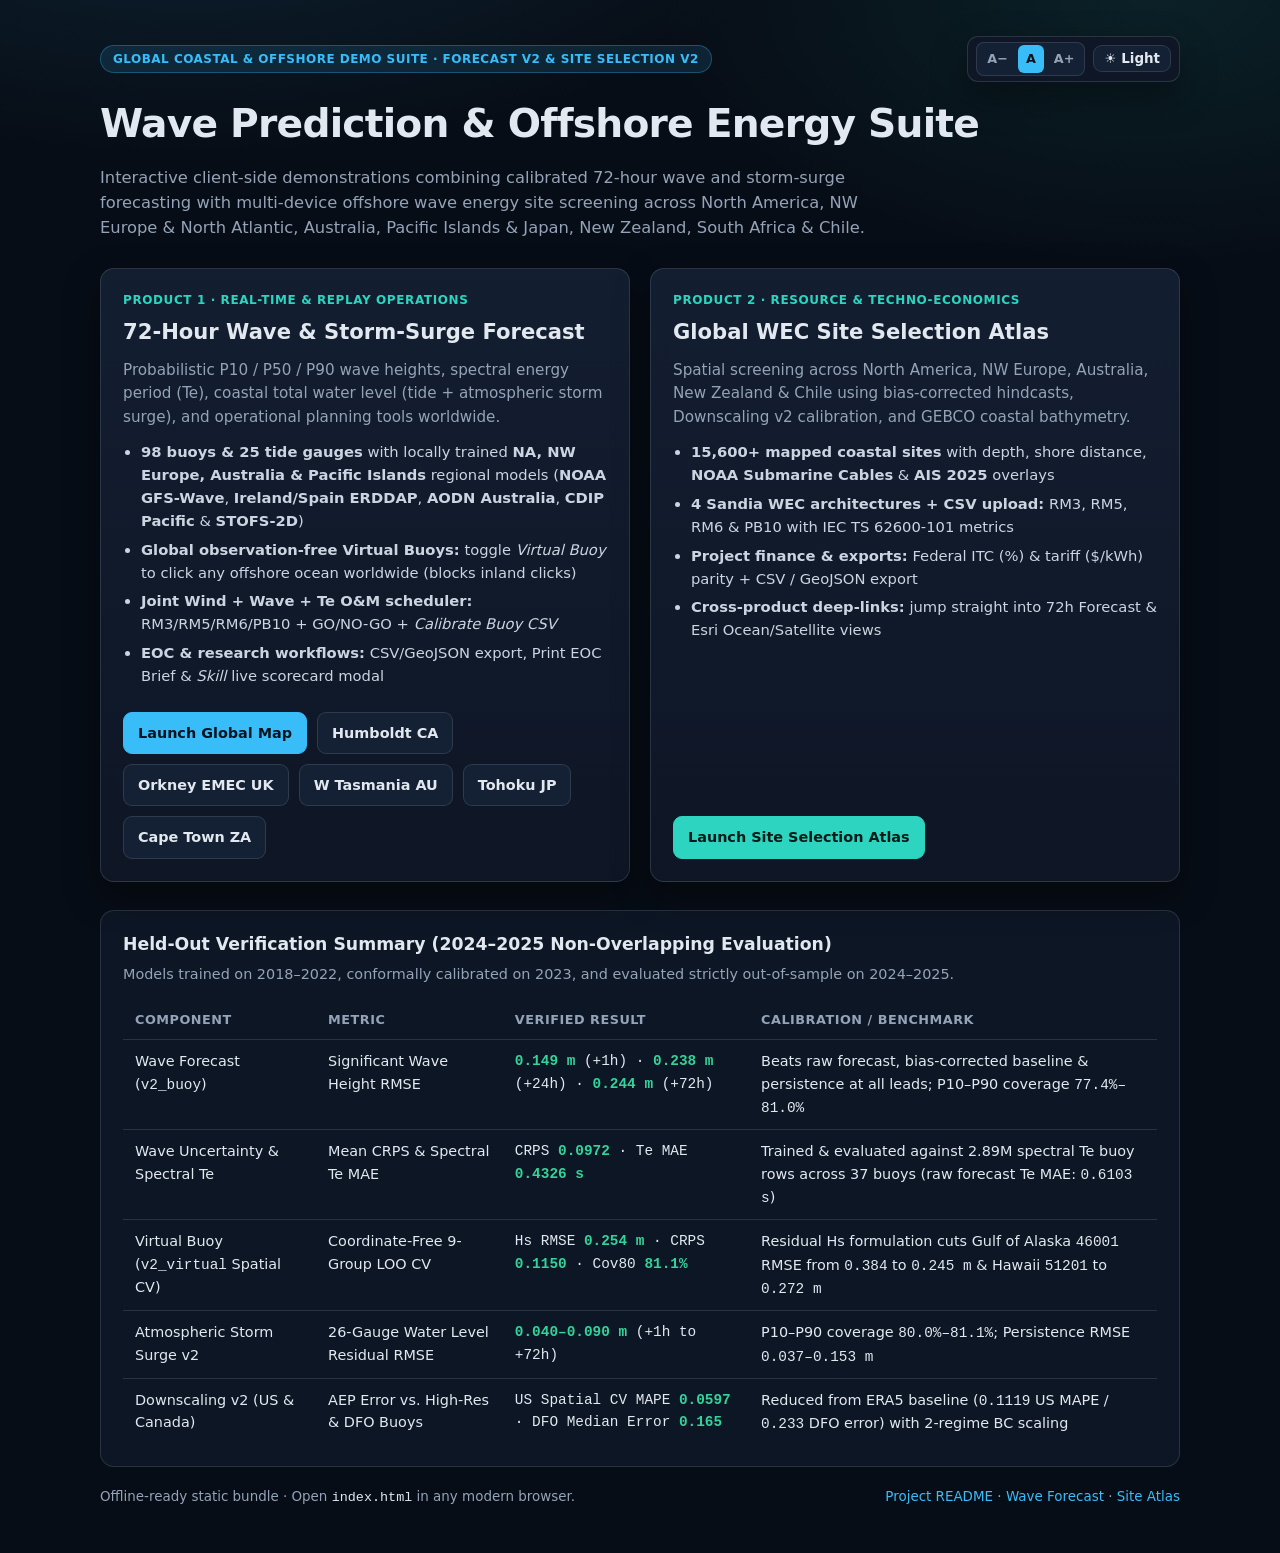
==== index.html @ eed8073a "Global wave data expansion: 51 multi-agency buoys (EU/AU/PAC), 98 live buoys, 8-region Site Atlas" ====
<!DOCTYPE html>
<html lang="en">
<head>
  <meta charset="UTF-8">
  <meta name="viewport" content="width=device-width, initial-scale=1.0">
  <title>Wave Prediction &amp; Offshore Energy Suite — North America</title>
  <style>
    :root {
      --bg: #070d16;
      --surface: #0f1726;
      --surface-2: #142033;
      --border: rgba(148, 163, 184, 0.2);
      --ink: #e2e8f0;
      --muted: #94a3b8;
      --accent: #38bdf8;
      --teal: #2dd4bf;
      --good: #34d399;
      --amber: #facc15;
      --card-bg: linear-gradient(180deg, rgba(20, 32, 51, 0.92), rgba(15, 23, 38, 0.96));
      --card-shadow: 0 14px 36px rgba(0, 0, 0, 0.35);
      --panel-bg: rgba(15, 23, 38, 0.92);
      --list-ink: #cbd5e1;
      --pri-ink: #06131f;
      --teal-ink: #061b18;
    }
    :root[data-theme="light"] {
      --bg: #f4f7fa;
      --surface: #ffffff;
      --surface-2: #edf2f7;
      --border: rgba(15, 23, 42, 0.14);
      --ink: #0f172a;
      --muted: #475569;
      --accent: #0284c7;
      --teal: #0d9488;
      --good: #059669;
      --card-bg: linear-gradient(180deg, #ffffff, #f8fafc);
      --card-shadow: 0 10px 28px rgba(15, 23, 42, 0.08);
      --panel-bg: #ffffff;
      --list-ink: #334155;
      --pri-ink: #ffffff;
      --teal-ink: #ffffff;
    }
    * { box-sizing: border-box; }
    html { font-size: 16px; }
    html[data-font="sm"] { font-size: 14px; }
    html[data-font="lg"] { font-size: 18px; }
    body {
      margin: 0;
      min-height: 100vh;
      font-family: system-ui, -apple-system, "Segoe UI", Roboto, sans-serif;
      background:
        radial-gradient(1100px 520px at 15% -10%, rgba(56, 189, 248, 0.14), transparent 60%),
        radial-gradient(900px 480px at 90% 0%, rgba(45, 212, 191, 0.10), transparent 55%),
        var(--bg);
      color: var(--ink);
      line-height: 1.55;
      padding: 36px 20px 56px;
    }
    .wrap { max-width: 1080px; margin: 0 auto; }
    .hero { margin-bottom: 28px; }
    .hero-top {
      display: flex;
      justify-content: space-between;
      align-items: center;
      gap: 12px;
      flex-wrap: wrap;
      margin-bottom: 12px;
    }
    .pref-bar {
      display: inline-flex;
      align-items: center;
      gap: 8px;
      padding: 5px 8px;
      border-radius: 11px;
      border: 1px solid var(--border);
      background: var(--surface);
      box-shadow: var(--card-shadow);
    }
    .font-grp {
      display: inline-flex;
      background: var(--surface-2);
      border: 1px solid var(--border);
      border-radius: 8px;
      padding: 2px;
      gap: 2px;
    }
    .fbtn {
      border: 0;
      background: none;
      color: var(--muted);
      padding: 4px 8px;
      border-radius: 6px;
      font: inherit;
      font-size: 0.8rem;
      font-weight: 700;
      cursor: pointer;
    }
    .fbtn:hover { color: var(--ink); }
    .fbtn.active { background: var(--accent); color: var(--pri-ink); }
    .badge {
      display: inline-block;
      font-size: 0.75rem;
      font-weight: 600;
      letter-spacing: 0.04em;
      text-transform: uppercase;
      color: var(--accent);
      background: rgba(56, 189, 248, 0.12);
      border: 1px solid rgba(56, 189, 248, 0.3);
      border-radius: 999px;
      padding: 4px 12px;
    }
    h1 {
      margin: 0 0 10px;
      font-size: clamp(1.7rem, 3.2vw, 2.45rem);
      font-weight: 700;
      letter-spacing: -0.02em;
    }
    .lead {
      margin: 0;
      max-width: 780px;
      color: var(--muted);
      font-size: 1.02rem;
    }
    .grid {
      display: grid;
      grid-template-columns: repeat(auto-fit, minmax(320px, 1fr));
      gap: 20px;
      margin: 26px 0 28px;
    }
    .card {
      background: var(--card-bg);
      border: 1px solid var(--border);
      border-radius: 14px;
      padding: 22px;
      display: flex;
      flex-direction: column;
      justify-content: space-between;
      box-shadow: var(--card-shadow);
    }
    .card-kicker {
      font-size: 12px;
      font-weight: 600;
      text-transform: uppercase;
      letter-spacing: 0.05em;
      color: var(--teal);
      margin-bottom: 6px;
    }
    .card h2 {
      margin: 0 0 10px;
      font-size: 1.32rem;
    }
    .card p {
      margin: 0 0 12px;
      color: var(--muted);
      font-size: 0.95rem;
    }
    .card ul {
      margin: 0 0 18px;
      padding-left: 18px;
      color: var(--list-ink);
      font-size: 0.92rem;
    }
    .card li + li { margin-top: 6px; }
    .actions {
      display: flex;
      flex-wrap: wrap;
      gap: 10px;
      margin-top: 6px;
    }
    .btn {
      display: inline-flex;
      align-items: center;
      gap: 6px;
      text-decoration: none;
      font-size: 0.9rem;
      font-weight: 600;
      padding: 9px 14px;
      border-radius: 9px;
      border: 1px solid var(--border);
      color: var(--ink);
      background: var(--surface-2);
      transition: border-color 0.15s ease, transform 0.15s ease;
    }
    .btn:hover { border-color: var(--accent); transform: translateY(-1px); }
    .btn.primary {
      background: var(--accent);
      color: var(--pri-ink);
      border-color: var(--accent);
    }
    .btn.teal {
      background: var(--teal);
      color: var(--teal-ink);
      border-color: var(--teal);
    }
    button.btn { cursor: pointer; font-family: inherit; }
    .panel {
      background: var(--panel-bg);
      border: 1px solid var(--border);
      border-radius: 14px;
      padding: 20px 22px;
    }
    .panel h3 {
      margin: 0 0 6px;
      font-size: 1.08rem;
    }
    .panel .sub {
      margin: 0 0 14px;
      color: var(--muted);
      font-size: 0.9rem;
    }
    .table-wrap { overflow-x: auto; }
    table {
      width: 100%;
      border-collapse: collapse;
      font-size: 0.9rem;
    }
    th, td {
      text-align: left;
      padding: 10px 12px;
      border-bottom: 1px solid var(--border);
      vertical-align: top;
    }
    th {
      color: var(--muted);
      font-size: 0.8rem;
      text-transform: uppercase;
      letter-spacing: 0.04em;
    }
    tr:last-child td { border-bottom: none; }
    .mono {
      font-family: ui-monospace, "SFMono-Regular", Menlo, Consolas, monospace;
      color: var(--ink);
    }
    .ok { color: var(--good); font-weight: 600; }
    footer {
      margin-top: 20px;
      color: var(--muted);
      font-size: 0.84rem;
      display: flex;
      flex-wrap: wrap;
      justify-content: space-between;
      gap: 10px;
    }
    footer a { color: var(--accent); text-decoration: none; }
    footer a:hover { text-decoration: underline; }
  </style>
</head>
<body>
  <main class="wrap">
    <header class="hero">
      <div class="hero-top">
        <div class="badge">Global Coastal &amp; Offshore Demo Suite · Forecast v2 &amp; Site Selection v2</div>
        <div class="pref-bar" id="prefBar" aria-label="Display preferences">
          <div class="font-grp" role="group" aria-label="Font size">
            <button class="fbtn" type="button" data-font="sm" title="Compact text">A−</button>
            <button class="fbtn active" type="button" data-font="md" title="Default text">A</button>
            <button class="fbtn" type="button" data-font="lg" title="Large text">A+</button>
          </div>
          <button class="btn" id="themeBtn" type="button" style="padding:5px 10px;font-size:0.84rem" title="Toggle light / dark mode">☀ Light</button>
        </div>
      </div>
      <h1>Wave Prediction &amp; Offshore Energy Suite</h1>
      <p class="lead">
        Interactive client-side demonstrations combining calibrated 72-hour wave and storm-surge forecasting
        with multi-device offshore wave energy site screening across North America, NW Europe &amp; North Atlantic, Australia, Pacific Islands &amp; Japan, New Zealand, South Africa &amp; Chile.
      </p>
    </header>

    <section class="grid">
      <article class="card">
        <div>
          <div class="card-kicker">Product 1 · Real-Time &amp; Replay Operations</div>
          <h2>72-Hour Wave &amp; Storm-Surge Forecast</h2>
          <p>
            Probabilistic P10 / P50 / P90 wave heights, spectral energy period (Te), coastal total water level
            (tide + atmospheric storm surge), and operational planning tools worldwide.
          </p>
          <ul>
            <li><strong>98 buoys &amp; 25 tide gauges</strong> with locally trained <strong>NA, NW Europe, Australia &amp; Pacific Islands</strong> regional models (<strong>NOAA GFS-Wave</strong>, <strong>Ireland/Spain ERDDAP</strong>, <strong>AODN Australia</strong>, <strong>CDIP Pacific</strong> &amp; <strong>STOFS-2D</strong>)</li>
            <li><strong>Global observation-free Virtual Buoys:</strong> toggle <em>Virtual Buoy</em> to click any offshore ocean worldwide (blocks inland clicks)</li>
            <li><strong>Joint Wind + Wave + Te O&amp;M scheduler:</strong> RM3/RM5/RM6/PB10 + GO/NO-GO + <em>Calibrate Buoy CSV</em></li>
            <li><strong>EOC &amp; research workflows:</strong> CSV/GeoJSON export, Print EOC Brief &amp; <em>Skill</em> live scorecard modal</li>
          </ul>
        </div>
        <div class="actions">
          <a class="btn primary" href="ocean-wave-demo/index.html">Launch Global Map</a>
          <a class="btn" href="ocean-wave-demo/index.html#40.84,-124.27">Humboldt CA</a>
          <a class="btn" href="ocean-wave-demo/index.html#58.97,-3.40">Orkney EMEC UK</a>
          <a class="btn" href="ocean-wave-demo/index.html#-41.50,144.45">W Tasmania AU</a>
          <a class="btn" href="ocean-wave-demo/index.html#39.25,142.20">Tohoku JP</a>
          <a class="btn" href="ocean-wave-demo/index.html#-34.38,18.25">Cape Town ZA</a>
        </div>
      </article>

      <article class="card">
        <div>
          <div class="card-kicker">Product 2 · Resource &amp; Techno-Economics</div>
          <h2>Global WEC Site Selection Atlas</h2>
          <p>
            Spatial screening across North America, NW Europe, Australia, New Zealand &amp; Chile using bias-corrected hindcasts,
            Downscaling v2 calibration, and GEBCO coastal bathymetry.
          </p>
          <ul>
            <li><strong>15,600+ mapped coastal sites</strong> with depth, shore distance, <strong>NOAA Submarine Cables</strong> &amp; <strong>AIS 2025</strong> overlays</li>
            <li><strong>4 Sandia WEC architectures + CSV upload:</strong> RM3, RM5, RM6 &amp; PB10 with IEC TS 62600-101 metrics</li>
            <li><strong>Project finance &amp; exports:</strong> Federal ITC (%) &amp; tariff ($/kWh) parity + CSV / GeoJSON export</li>
            <li><strong>Cross-product deep-links:</strong> jump straight into 72h Forecast &amp; Esri Ocean/Satellite views</li>
          </ul>
        </div>
        <div class="actions">
          <a class="btn teal" href="site-selection/site_atlas.html">Launch Site Selection Atlas</a>
        </div>
      </article>
    </section>

    <section class="panel">
      <h3>Held-Out Verification Summary (2024–2025 Non-Overlapping Evaluation)</h3>
      <p class="sub">Models trained on 2018–2022, conformally calibrated on 2023, and evaluated strictly out-of-sample on 2024–2025.</p>
      <div class="table-wrap">
        <table>
          <thead>
            <tr>
              <th>Component</th>
              <th>Metric</th>
              <th>Verified Result</th>
              <th>Calibration / Benchmark</th>
            </tr>
          </thead>
          <tbody>
            <tr>
              <td>Wave Forecast (<span class="mono">v2_buoy</span>)</td>
              <td>Significant Wave Height RMSE</td>
              <td class="mono"><span class="ok">0.149 m</span> (+1h) · <span class="ok">0.238 m</span> (+24h) · <span class="ok">0.244 m</span> (+72h)</td>
              <td>Beats raw forecast, bias-corrected baseline &amp; persistence at all leads; P10–P90 coverage <span class="mono">77.4%–81.0%</span></td>
            </tr>
            <tr>
              <td>Wave Uncertainty &amp; Spectral Te</td>
              <td>Mean CRPS &amp; Spectral Te MAE</td>
              <td class="mono">CRPS <span class="ok">0.0972</span> · Te MAE <span class="ok">0.4326 s</span></td>
              <td>Trained &amp; evaluated against 2.89M spectral Te buoy rows across 37 buoys (raw forecast Te MAE: <span class="mono">0.6103 s</span>)</td>
            </tr>
            <tr>
              <td>Virtual Buoy (<span class="mono">v2_virtual</span> Spatial CV)</td>
              <td>Coordinate-Free 9-Group LOO CV</td>
              <td class="mono">Hs RMSE <span class="ok">0.254 m</span> · CRPS <span class="ok">0.1150</span> · Cov80 <span class="ok">81.1%</span></td>
              <td>Residual Hs formulation cuts Gulf of Alaska <span class="mono">46001</span> RMSE from <span class="mono">0.384</span> to <span class="mono">0.245 m</span> &amp; Hawaii <span class="mono">51201</span> to <span class="mono">0.272 m</span></td>
            </tr>
            <tr>
              <td>Atmospheric Storm Surge v2</td>
              <td>26-Gauge Water Level Residual RMSE</td>
              <td class="mono"><span class="ok">0.040–0.090 m</span> (+1h to +72h)</td>
              <td>P10–P90 coverage <span class="mono">80.0%–81.1%</span>; Persistence RMSE <span class="mono">0.037–0.153 m</span></td>
            </tr>
            <tr>
              <td>Downscaling v2 (US &amp; Canada)</td>
              <td>AEP Error vs. High-Res &amp; DFO Buoys</td>
              <td class="mono">US Spatial CV MAPE <span class="ok">0.0597</span> · DFO Median Error <span class="ok">0.165</span></td>
              <td>Reduced from ERA5 baseline (<span class="mono">0.1119</span> US MAPE / <span class="mono">0.233</span> DFO error) with 2-regime BC scaling</td>
            </tr>
          </tbody>
        </table>
      </div>
    </section>

    <footer>
      <span>Offline-ready static bundle · Open <span class="mono">index.html</span> in any modern browser.</span>
      <span><a href="README.md">Project README</a> · <a href="ocean-wave-demo/index.html">Wave Forecast</a> · <a href="site-selection/site_atlas.html">Site Atlas</a></span>
    </footer>
  </main>
  <script>
    (function () {
      const btn = document.getElementById('themeBtn');
      function apply(t) {
        document.documentElement.dataset.theme = t;
        try { localStorage.setItem('wave_theme', t); } catch (_) {}
        if (btn) btn.textContent = t === 'light' ? '☾ Dark' : '☀ Light';
      }
      function applyFont(sz) {
        const v = (sz === 'sm' || sz === 'lg') ? sz : 'md';
        document.documentElement.dataset.font = v;
        try { localStorage.setItem('wave_font', v); } catch (_) {}
        document.querySelectorAll('.fbtn[data-font]').forEach(b => b.classList.toggle('active', b.dataset.font === v));
      }
      let saved = 'dark', savedFont = 'md';
      try {
        if (localStorage.getItem('wave_theme') === 'light') saved = 'light';
        savedFont = localStorage.getItem('wave_font') || 'md';
      } catch (_) {}
      apply(saved);
      applyFont(savedFont);
      if (btn) btn.onclick = () => apply(document.documentElement.dataset.theme === 'light' ? 'dark' : 'light');
      document.querySelectorAll('.fbtn[data-font]').forEach(b => { b.onclick = () => applyFont(b.dataset.font); });
    })();
  </script>
</body>
</html>
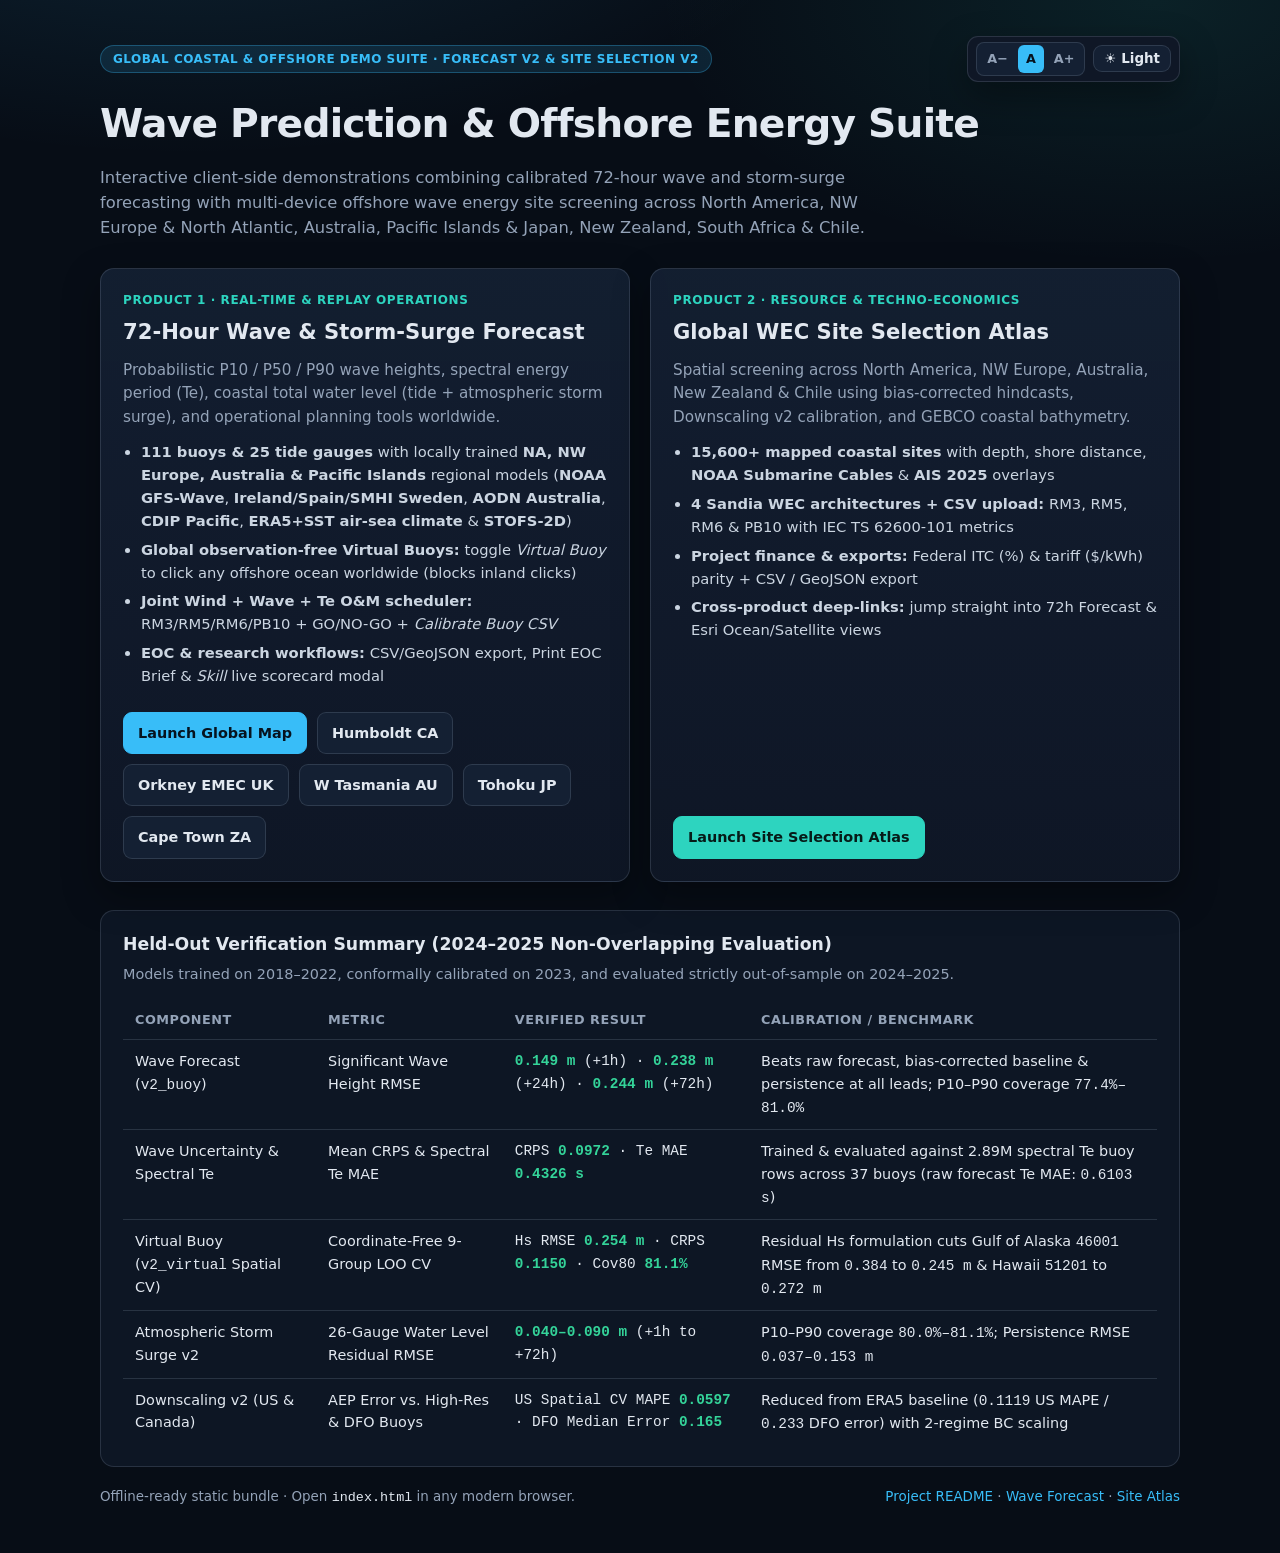
==== commit 9a35a52c: "Expand regional wave suite: 67 training buoys, SMHI Sweden, Donostia, extra AU AODN, CDIP 233 & ERA5" ====
--- a/index.html
+++ b/index.html
@@ -276,7 +276,7 @@
             (tide + atmospheric storm surge), and operational planning tools worldwide.
           </p>
           <ul>
-            <li><strong>98 buoys &amp; 25 tide gauges</strong> with locally trained <strong>NA, NW Europe, Australia &amp; Pacific Islands</strong> regional models (<strong>NOAA GFS-Wave</strong>, <strong>Ireland/Spain ERDDAP</strong>, <strong>AODN Australia</strong>, <strong>CDIP Pacific</strong> &amp; <strong>STOFS-2D</strong>)</li>
+            <li><strong>111 buoys &amp; 25 tide gauges</strong> with locally trained <strong>NA, NW Europe, Australia &amp; Pacific Islands</strong> regional models (<strong>NOAA GFS-Wave</strong>, <strong>Ireland/Spain/SMHI Sweden</strong>, <strong>AODN Australia</strong>, <strong>CDIP Pacific</strong>, <strong>ERA5+SST air-sea climate</strong> &amp; <strong>STOFS-2D</strong>)</li>
             <li><strong>Global observation-free Virtual Buoys:</strong> toggle <em>Virtual Buoy</em> to click any offshore ocean worldwide (blocks inland clicks)</li>
             <li><strong>Joint Wind + Wave + Te O&amp;M scheduler:</strong> RM3/RM5/RM6/PB10 + GO/NO-GO + <em>Calibrate Buoy CSV</em></li>
             <li><strong>EOC &amp; research workflows:</strong> CSV/GeoJSON export, Print EOC Brief &amp; <em>Skill</em> live scorecard modal</li>
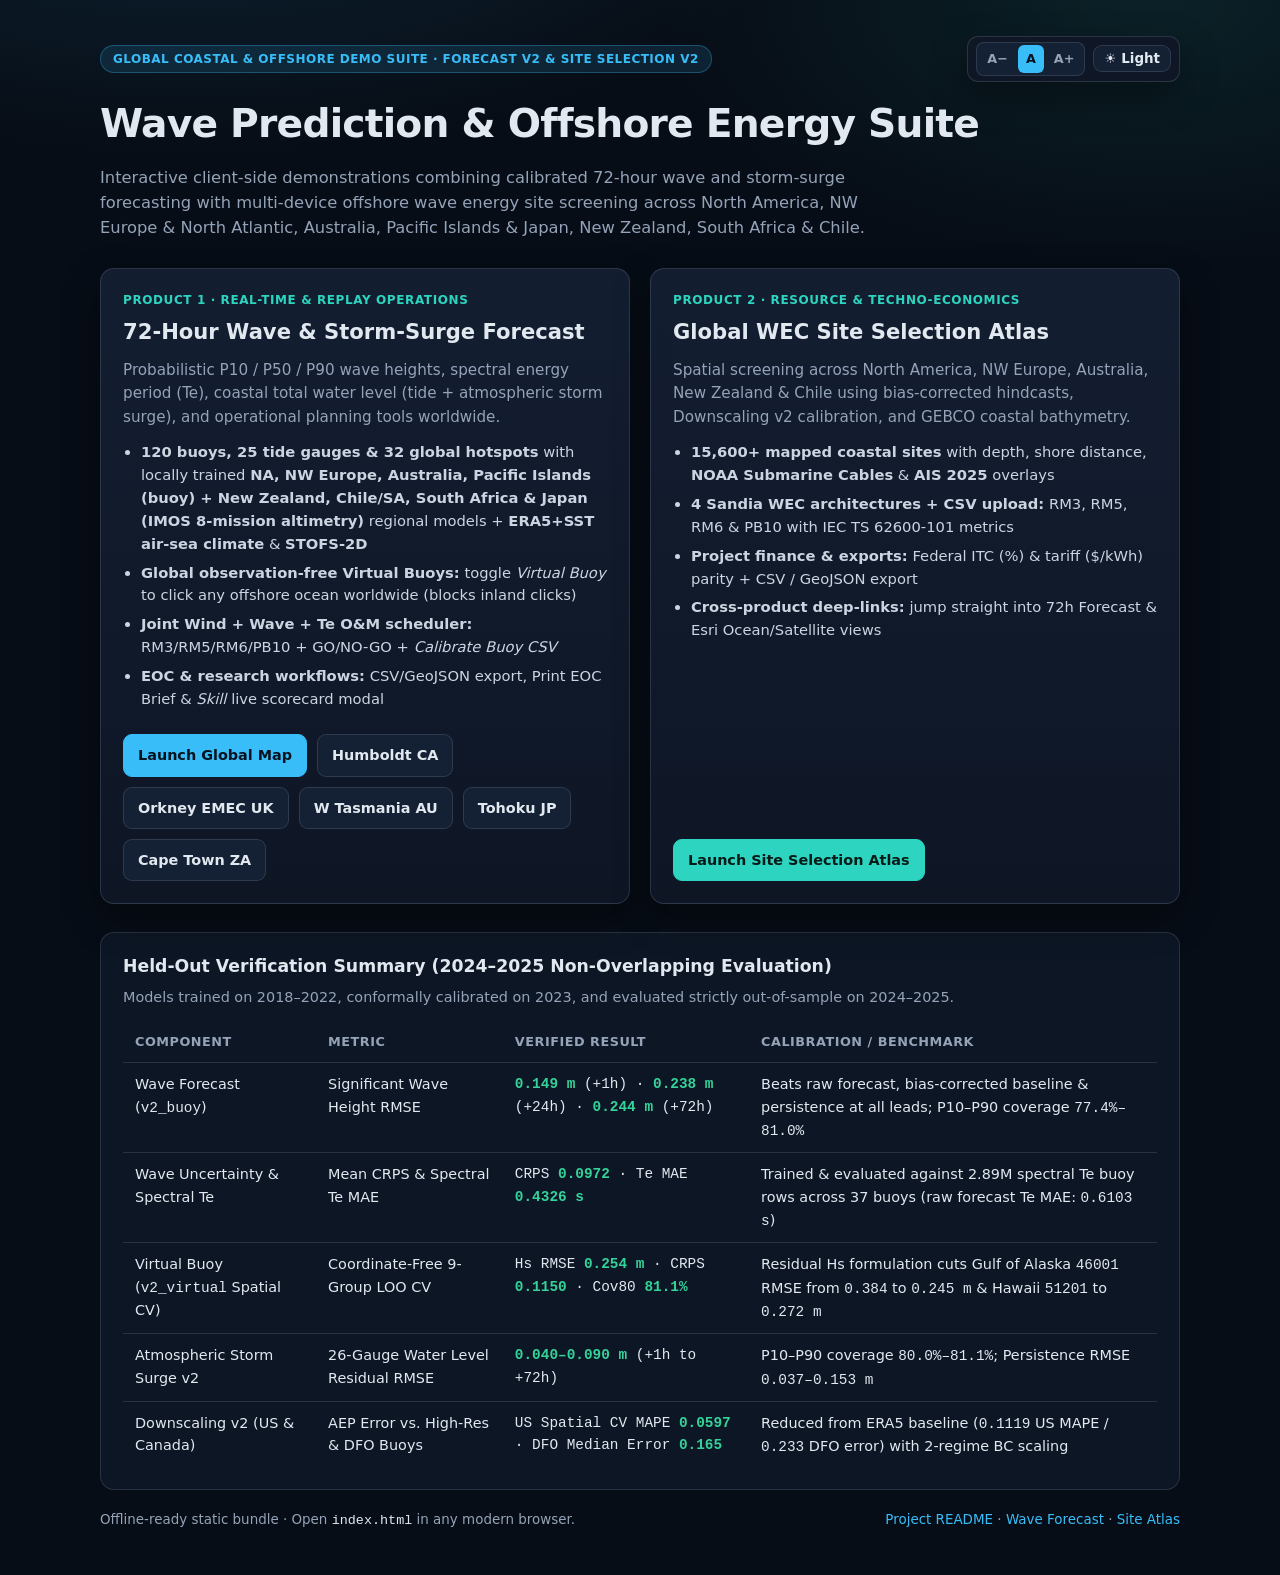
==== commit b5fb0b20: "IEC TS 62600-101 validation & 8-basin global expansion (47 IMOS altimetry tiles, NZ/SA/ZA/JP models," ====
--- a/index.html
+++ b/index.html
@@ -276,7 +276,7 @@
             (tide + atmospheric storm surge), and operational planning tools worldwide.
           </p>
           <ul>
-            <li><strong>111 buoys &amp; 25 tide gauges</strong> with locally trained <strong>NA, NW Europe, Australia &amp; Pacific Islands</strong> regional models (<strong>NOAA GFS-Wave</strong>, <strong>Ireland/Spain/SMHI Sweden</strong>, <strong>AODN Australia</strong>, <strong>CDIP Pacific</strong>, <strong>ERA5+SST air-sea climate</strong> &amp; <strong>STOFS-2D</strong>)</li>
+            <li><strong>120 buoys, 25 tide gauges &amp; 32 global hotspots</strong> with locally trained <strong>NA, NW Europe, Australia, Pacific Islands (buoy) + New Zealand, Chile/SA, South Africa &amp; Japan (IMOS 8-mission altimetry)</strong> regional models + <strong>ERA5+SST air-sea climate</strong> &amp; <strong>STOFS-2D</strong></li>
             <li><strong>Global observation-free Virtual Buoys:</strong> toggle <em>Virtual Buoy</em> to click any offshore ocean worldwide (blocks inland clicks)</li>
             <li><strong>Joint Wind + Wave + Te O&amp;M scheduler:</strong> RM3/RM5/RM6/PB10 + GO/NO-GO + <em>Calibrate Buoy CSV</em></li>
             <li><strong>EOC &amp; research workflows:</strong> CSV/GeoJSON export, Print EOC Brief &amp; <em>Skill</em> live scorecard modal</li>
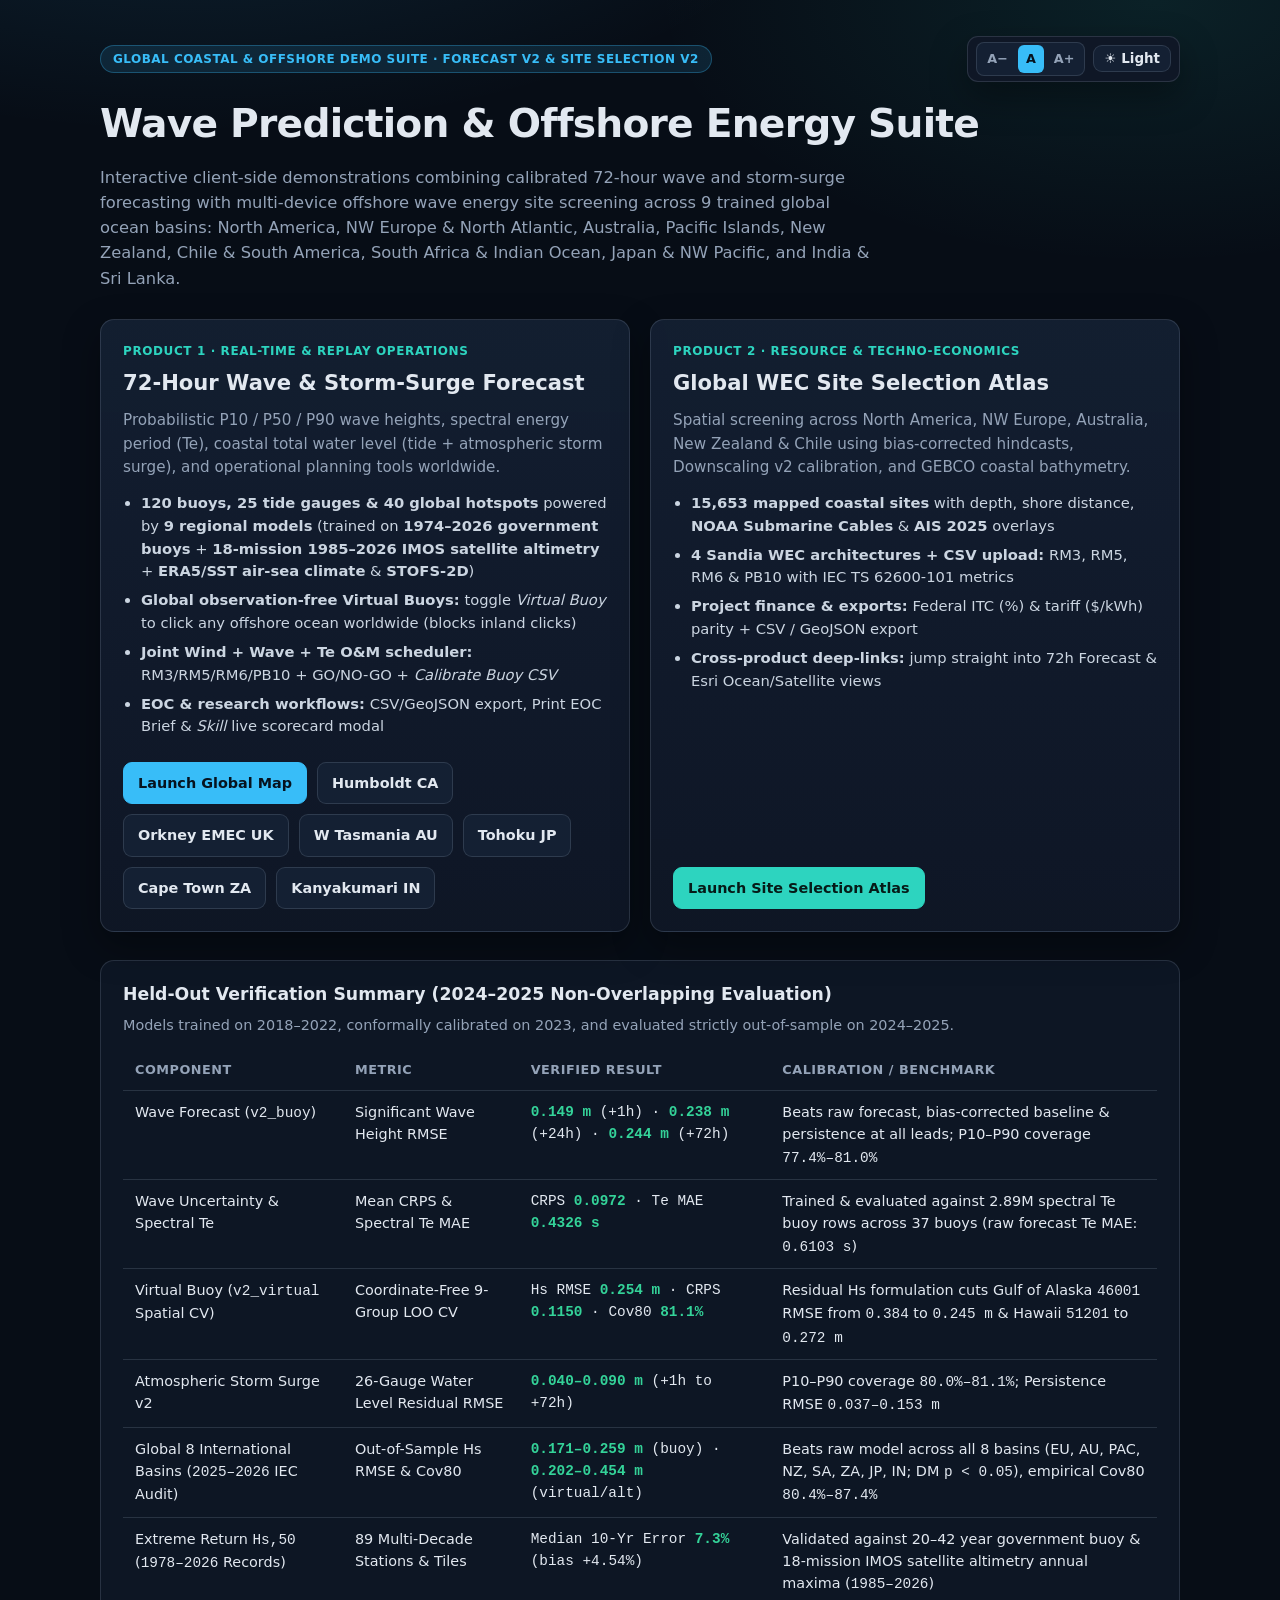
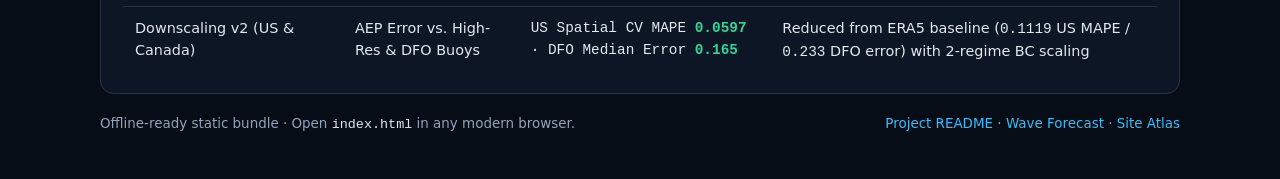
==== commit 258d5a1a: "Expand full-history global buoy & 18-mission altimetry databases (1974-2026), add India IN_altimetry" ====
--- a/index.html
+++ b/index.html
@@ -262,7 +262,7 @@
       <h1>Wave Prediction &amp; Offshore Energy Suite</h1>
       <p class="lead">
         Interactive client-side demonstrations combining calibrated 72-hour wave and storm-surge forecasting
-        with multi-device offshore wave energy site screening across North America, NW Europe &amp; North Atlantic, Australia, Pacific Islands &amp; Japan, New Zealand, South Africa &amp; Chile.
+        with multi-device offshore wave energy site screening across 9 trained global ocean basins: North America, NW Europe &amp; North Atlantic, Australia, Pacific Islands, New Zealand, Chile &amp; South America, South Africa &amp; Indian Ocean, Japan &amp; NW Pacific, and India &amp; Sri Lanka.
       </p>
     </header>
 
@@ -276,7 +276,7 @@
             (tide + atmospheric storm surge), and operational planning tools worldwide.
           </p>
           <ul>
-            <li><strong>120 buoys, 25 tide gauges &amp; 32 global hotspots</strong> with locally trained <strong>NA, NW Europe, Australia, Pacific Islands (buoy) + New Zealand, Chile/SA, South Africa &amp; Japan (IMOS 8-mission altimetry)</strong> regional models + <strong>ERA5+SST air-sea climate</strong> &amp; <strong>STOFS-2D</strong></li>
+            <li><strong>120 buoys, 25 tide gauges &amp; 40 global hotspots</strong> powered by <strong>9 regional models</strong> (trained on <strong>1974–2026 government buoys</strong> + <strong>18-mission 1985–2026 IMOS satellite altimetry</strong> + <strong>ERA5/SST air-sea climate</strong> &amp; <strong>STOFS-2D</strong>)</li>
             <li><strong>Global observation-free Virtual Buoys:</strong> toggle <em>Virtual Buoy</em> to click any offshore ocean worldwide (blocks inland clicks)</li>
             <li><strong>Joint Wind + Wave + Te O&amp;M scheduler:</strong> RM3/RM5/RM6/PB10 + GO/NO-GO + <em>Calibrate Buoy CSV</em></li>
             <li><strong>EOC &amp; research workflows:</strong> CSV/GeoJSON export, Print EOC Brief &amp; <em>Skill</em> live scorecard modal</li>
@@ -289,6 +289,7 @@
           <a class="btn" href="ocean-wave-demo/index.html#-41.50,144.45">W Tasmania AU</a>
           <a class="btn" href="ocean-wave-demo/index.html#39.25,142.20">Tohoku JP</a>
           <a class="btn" href="ocean-wave-demo/index.html#-34.38,18.25">Cape Town ZA</a>
+          <a class="btn" href="ocean-wave-demo/index.html#7.80,77.45">Kanyakumari IN</a>
         </div>
       </article>
 
@@ -301,7 +302,7 @@
             Downscaling v2 calibration, and GEBCO coastal bathymetry.
           </p>
           <ul>
-            <li><strong>15,600+ mapped coastal sites</strong> with depth, shore distance, <strong>NOAA Submarine Cables</strong> &amp; <strong>AIS 2025</strong> overlays</li>
+            <li><strong>15,653 mapped coastal sites</strong> with depth, shore distance, <strong>NOAA Submarine Cables</strong> &amp; <strong>AIS 2025</strong> overlays</li>
             <li><strong>4 Sandia WEC architectures + CSV upload:</strong> RM3, RM5, RM6 &amp; PB10 with IEC TS 62600-101 metrics</li>
             <li><strong>Project finance &amp; exports:</strong> Federal ITC (%) &amp; tariff ($/kWh) parity + CSV / GeoJSON export</li>
             <li><strong>Cross-product deep-links:</strong> jump straight into 72h Forecast &amp; Esri Ocean/Satellite views</li>
@@ -350,6 +351,18 @@
               <td>26-Gauge Water Level Residual RMSE</td>
               <td class="mono"><span class="ok">0.040–0.090 m</span> (+1h to +72h)</td>
               <td>P10–P90 coverage <span class="mono">80.0%–81.1%</span>; Persistence RMSE <span class="mono">0.037–0.153 m</span></td>
+            </tr>
+            <tr>
+              <td>Global 8 International Basins (<span class="mono">2025–2026</span> IEC Audit)</td>
+              <td>Out-of-Sample Hs RMSE &amp; Cov80</td>
+              <td class="mono"><span class="ok">0.171–0.259 m</span> (buoy) · <span class="ok">0.202–0.454 m</span> (virtual/alt)</td>
+              <td>Beats raw model across all 8 basins (EU, AU, PAC, NZ, SA, ZA, JP, IN; DM <span class="mono">p &lt; 0.05</span>), empirical Cov80 <span class="mono">80.4%–87.4%</span></td>
+            </tr>
+            <tr>
+              <td>Extreme Return <span class="mono">Hs,50</span> (<span class="mono">1978–2026</span> Records)</td>
+              <td>89 Multi-Decade Stations &amp; Tiles</td>
+              <td class="mono">Median 10-Yr Error <span class="ok">7.3%</span> (bias <span class="mono">+4.54%</span>)</td>
+              <td>Validated against 20–42 year government buoy &amp; 18-mission IMOS satellite altimetry annual maxima (<span class="mono">1985–2026</span>)</td>
             </tr>
             <tr>
               <td>Downscaling v2 (US &amp; Canada)</td>
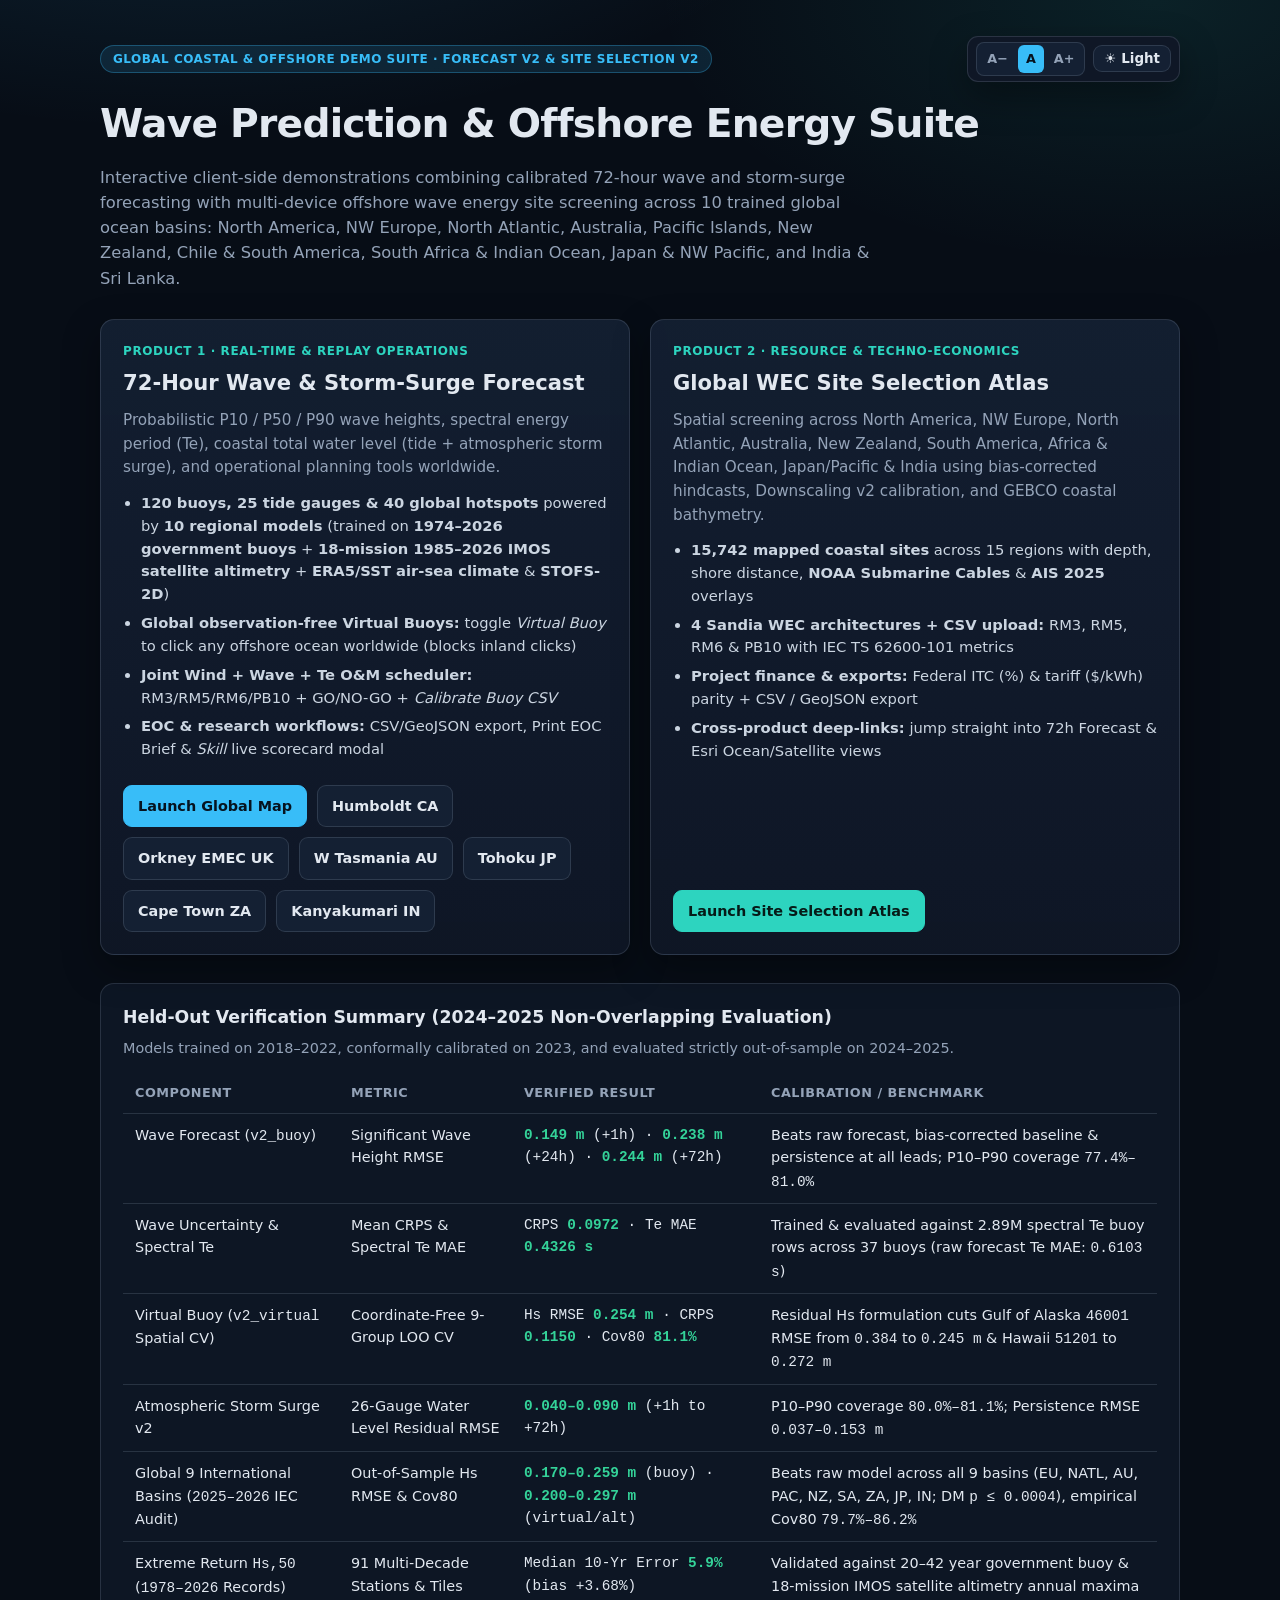
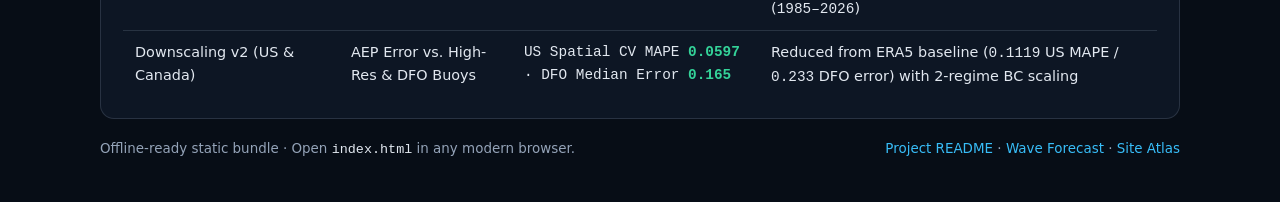
==== commit 26bac260: "Track A+B: Add North Atlantic NATL_local (MET Norway + 13 NDBC/IMOS buoys + 12 shelf tiles, n_pts>=4" ====
--- a/index.html
+++ b/index.html
@@ -262,7 +262,7 @@
       <h1>Wave Prediction &amp; Offshore Energy Suite</h1>
       <p class="lead">
         Interactive client-side demonstrations combining calibrated 72-hour wave and storm-surge forecasting
-        with multi-device offshore wave energy site screening across 9 trained global ocean basins: North America, NW Europe &amp; North Atlantic, Australia, Pacific Islands, New Zealand, Chile &amp; South America, South Africa &amp; Indian Ocean, Japan &amp; NW Pacific, and India &amp; Sri Lanka.
+        with multi-device offshore wave energy site screening across 10 trained global ocean basins: North America, NW Europe, North Atlantic, Australia, Pacific Islands, New Zealand, Chile &amp; South America, South Africa &amp; Indian Ocean, Japan &amp; NW Pacific, and India &amp; Sri Lanka.
       </p>
     </header>
 
@@ -276,7 +276,7 @@
             (tide + atmospheric storm surge), and operational planning tools worldwide.
           </p>
           <ul>
-            <li><strong>120 buoys, 25 tide gauges &amp; 40 global hotspots</strong> powered by <strong>9 regional models</strong> (trained on <strong>1974–2026 government buoys</strong> + <strong>18-mission 1985–2026 IMOS satellite altimetry</strong> + <strong>ERA5/SST air-sea climate</strong> &amp; <strong>STOFS-2D</strong>)</li>
+            <li><strong>120 buoys, 25 tide gauges &amp; 40 global hotspots</strong> powered by <strong>10 regional models</strong> (trained on <strong>1974–2026 government buoys</strong> + <strong>18-mission 1985–2026 IMOS satellite altimetry</strong> + <strong>ERA5/SST air-sea climate</strong> &amp; <strong>STOFS-2D</strong>)</li>
             <li><strong>Global observation-free Virtual Buoys:</strong> toggle <em>Virtual Buoy</em> to click any offshore ocean worldwide (blocks inland clicks)</li>
             <li><strong>Joint Wind + Wave + Te O&amp;M scheduler:</strong> RM3/RM5/RM6/PB10 + GO/NO-GO + <em>Calibrate Buoy CSV</em></li>
             <li><strong>EOC &amp; research workflows:</strong> CSV/GeoJSON export, Print EOC Brief &amp; <em>Skill</em> live scorecard modal</li>
@@ -298,11 +298,11 @@
           <div class="card-kicker">Product 2 · Resource &amp; Techno-Economics</div>
           <h2>Global WEC Site Selection Atlas</h2>
           <p>
-            Spatial screening across North America, NW Europe, Australia, New Zealand &amp; Chile using bias-corrected hindcasts,
+            Spatial screening across North America, NW Europe, North Atlantic, Australia, New Zealand, South America, Africa &amp; Indian Ocean, Japan/Pacific &amp; India using bias-corrected hindcasts,
             Downscaling v2 calibration, and GEBCO coastal bathymetry.
           </p>
           <ul>
-            <li><strong>15,653 mapped coastal sites</strong> with depth, shore distance, <strong>NOAA Submarine Cables</strong> &amp; <strong>AIS 2025</strong> overlays</li>
+            <li><strong>15,742 mapped coastal sites</strong> across 15 regions with depth, shore distance, <strong>NOAA Submarine Cables</strong> &amp; <strong>AIS 2025</strong> overlays</li>
             <li><strong>4 Sandia WEC architectures + CSV upload:</strong> RM3, RM5, RM6 &amp; PB10 with IEC TS 62600-101 metrics</li>
             <li><strong>Project finance &amp; exports:</strong> Federal ITC (%) &amp; tariff ($/kWh) parity + CSV / GeoJSON export</li>
             <li><strong>Cross-product deep-links:</strong> jump straight into 72h Forecast &amp; Esri Ocean/Satellite views</li>
@@ -353,15 +353,15 @@
               <td>P10–P90 coverage <span class="mono">80.0%–81.1%</span>; Persistence RMSE <span class="mono">0.037–0.153 m</span></td>
             </tr>
             <tr>
-              <td>Global 8 International Basins (<span class="mono">2025–2026</span> IEC Audit)</td>
+              <td>Global 9 International Basins (<span class="mono">2025–2026</span> IEC Audit)</td>
               <td>Out-of-Sample Hs RMSE &amp; Cov80</td>
-              <td class="mono"><span class="ok">0.171–0.259 m</span> (buoy) · <span class="ok">0.202–0.454 m</span> (virtual/alt)</td>
-              <td>Beats raw model across all 8 basins (EU, AU, PAC, NZ, SA, ZA, JP, IN; DM <span class="mono">p &lt; 0.05</span>), empirical Cov80 <span class="mono">80.4%–87.4%</span></td>
+              <td class="mono"><span class="ok">0.170–0.259 m</span> (buoy) · <span class="ok">0.200–0.297 m</span> (virtual/alt)</td>
+              <td>Beats raw model across all 9 basins (EU, NATL, AU, PAC, NZ, SA, ZA, JP, IN; DM <span class="mono">p &le; 0.0004</span>), empirical Cov80 <span class="mono">79.7%–86.2%</span></td>
             </tr>
             <tr>
               <td>Extreme Return <span class="mono">Hs,50</span> (<span class="mono">1978–2026</span> Records)</td>
-              <td>89 Multi-Decade Stations &amp; Tiles</td>
-              <td class="mono">Median 10-Yr Error <span class="ok">7.3%</span> (bias <span class="mono">+4.54%</span>)</td>
+              <td>91 Multi-Decade Stations &amp; Tiles</td>
+              <td class="mono">Median 10-Yr Error <span class="ok">5.9%</span> (bias <span class="mono">+3.68%</span>)</td>
               <td>Validated against 20–42 year government buoy &amp; 18-mission IMOS satellite altimetry annual maxima (<span class="mono">1985–2026</span>)</td>
             </tr>
             <tr>
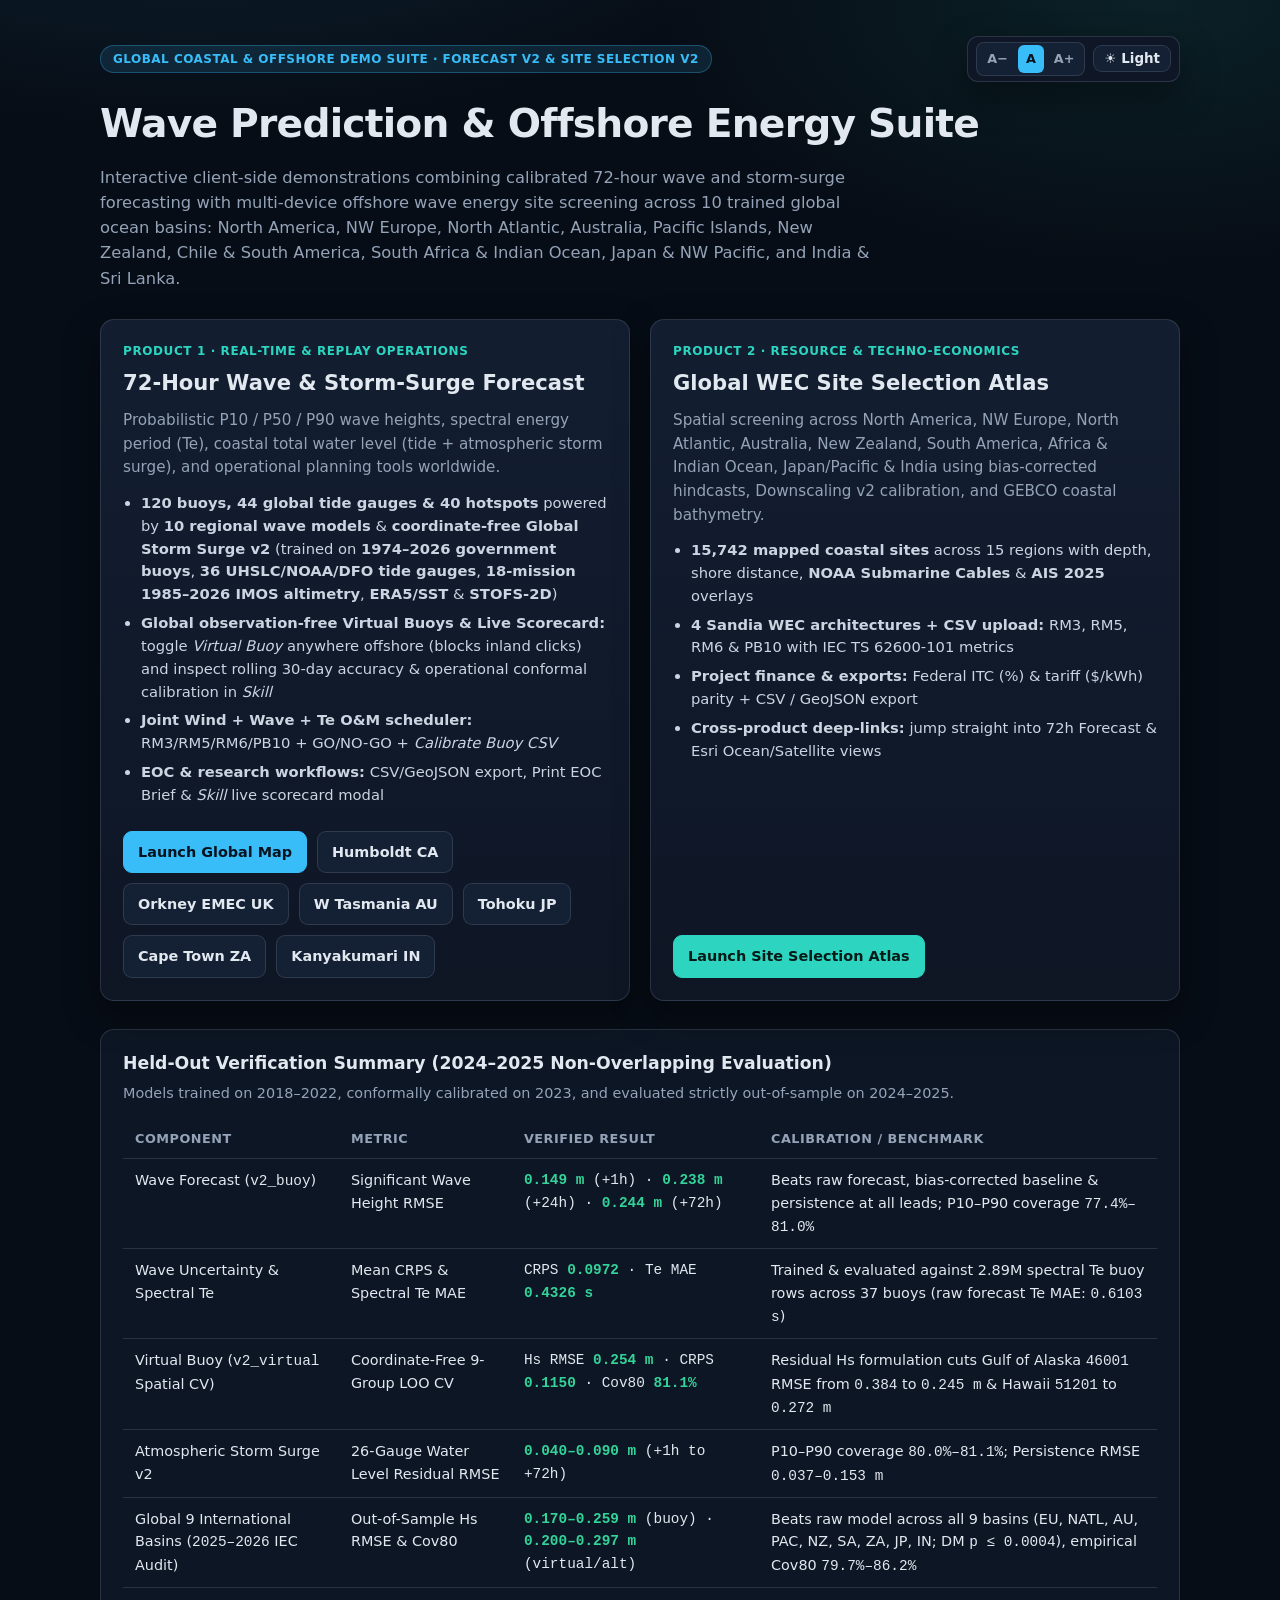
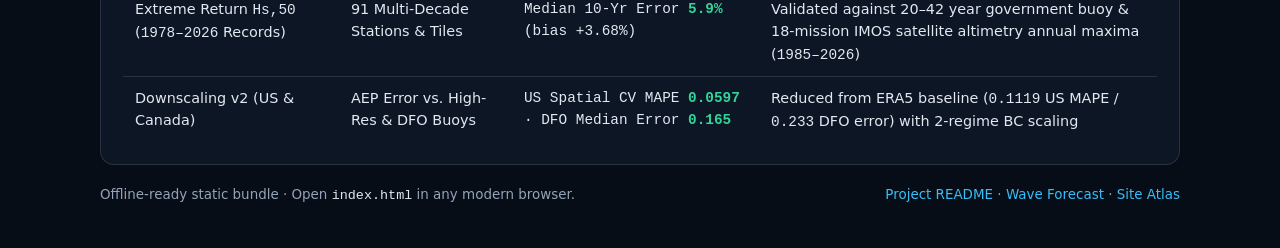
==== commit bd475687: "Track C: Operational NWP conformal calibration, live dashboard scorecard, 44-gauge global storm surg" ====
--- a/index.html
+++ b/index.html
@@ -276,8 +276,8 @@
             (tide + atmospheric storm surge), and operational planning tools worldwide.
           </p>
           <ul>
-            <li><strong>120 buoys, 25 tide gauges &amp; 40 global hotspots</strong> powered by <strong>10 regional models</strong> (trained on <strong>1974–2026 government buoys</strong> + <strong>18-mission 1985–2026 IMOS satellite altimetry</strong> + <strong>ERA5/SST air-sea climate</strong> &amp; <strong>STOFS-2D</strong>)</li>
-            <li><strong>Global observation-free Virtual Buoys:</strong> toggle <em>Virtual Buoy</em> to click any offshore ocean worldwide (blocks inland clicks)</li>
+            <li><strong>120 buoys, 44 global tide gauges &amp; 40 hotspots</strong> powered by <strong>10 regional wave models</strong> &amp; <strong>coordinate-free Global Storm Surge v2</strong> (trained on <strong>1974–2026 government buoys</strong>, <strong>36 UHSLC/NOAA/DFO tide gauges</strong>, <strong>18-mission 1985–2026 IMOS altimetry</strong>, <strong>ERA5/SST</strong> &amp; <strong>STOFS-2D</strong>)</li>
+            <li><strong>Global observation-free Virtual Buoys &amp; Live Scorecard:</strong> toggle <em>Virtual Buoy</em> anywhere offshore (blocks inland clicks) and inspect rolling 30-day accuracy &amp; operational conformal calibration in <em>Skill</em></li>
             <li><strong>Joint Wind + Wave + Te O&amp;M scheduler:</strong> RM3/RM5/RM6/PB10 + GO/NO-GO + <em>Calibrate Buoy CSV</em></li>
             <li><strong>EOC &amp; research workflows:</strong> CSV/GeoJSON export, Print EOC Brief &amp; <em>Skill</em> live scorecard modal</li>
           </ul>
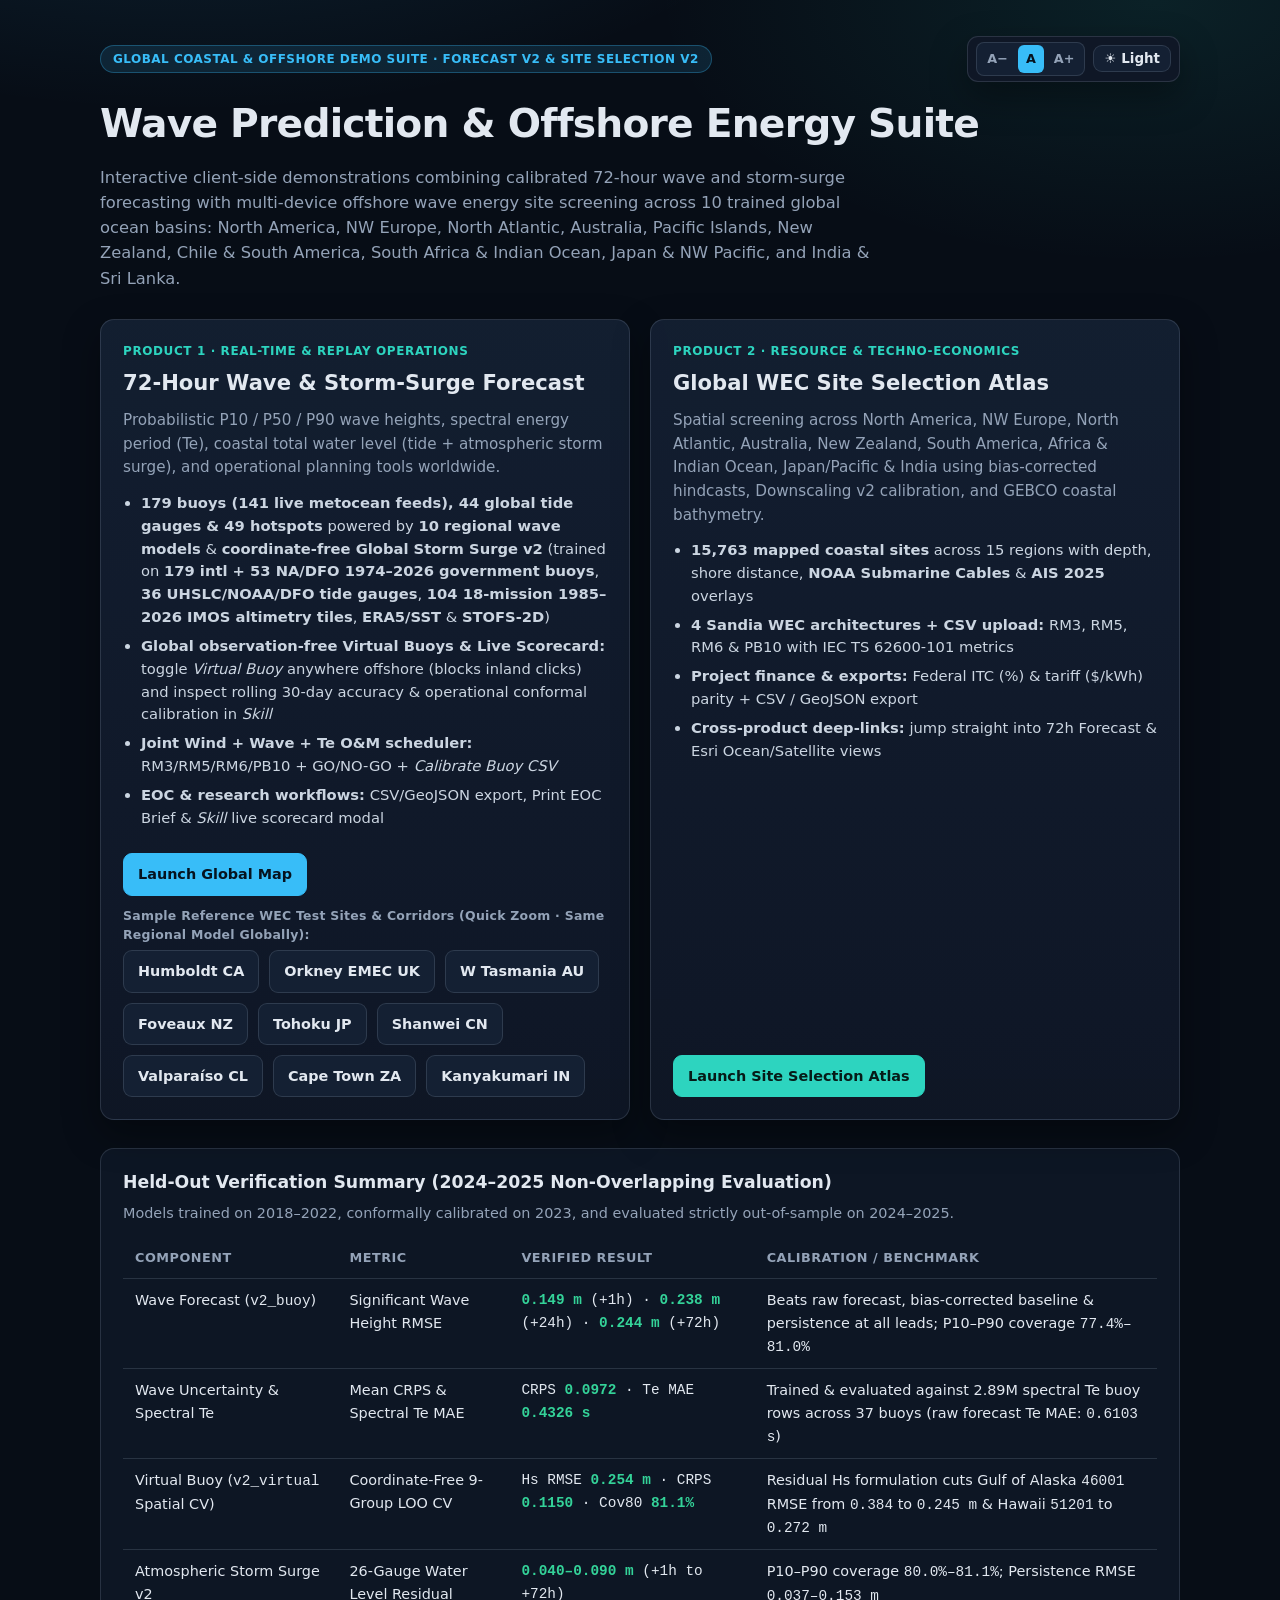
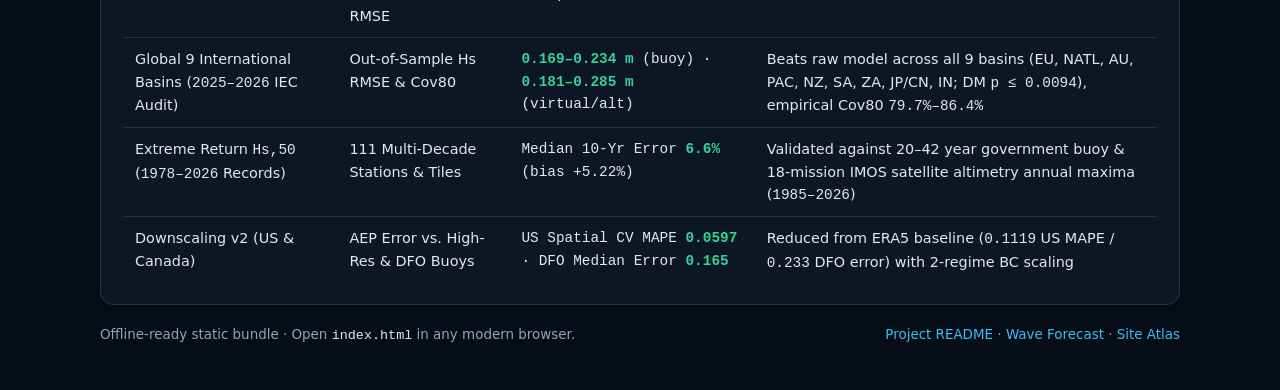
==== commit c581a295: "Expand global wave+wind buoys across China, Japan, Europe, SA, AU & NZ" ====
--- a/index.html
+++ b/index.html
@@ -276,7 +276,7 @@
             (tide + atmospheric storm surge), and operational planning tools worldwide.
           </p>
           <ul>
-            <li><strong>120 buoys, 44 global tide gauges &amp; 40 hotspots</strong> powered by <strong>10 regional wave models</strong> &amp; <strong>coordinate-free Global Storm Surge v2</strong> (trained on <strong>1974–2026 government buoys</strong>, <strong>36 UHSLC/NOAA/DFO tide gauges</strong>, <strong>18-mission 1985–2026 IMOS altimetry</strong>, <strong>ERA5/SST</strong> &amp; <strong>STOFS-2D</strong>)</li>
+            <li><strong>179 buoys (141 live metocean feeds), 44 global tide gauges &amp; 49 hotspots</strong> powered by <strong>10 regional wave models</strong> &amp; <strong>coordinate-free Global Storm Surge v2</strong> (trained on <strong>179 intl + 53 NA/DFO 1974–2026 government buoys</strong>, <strong>36 UHSLC/NOAA/DFO tide gauges</strong>, <strong>104 18-mission 1985–2026 IMOS altimetry tiles</strong>, <strong>ERA5/SST</strong> &amp; <strong>STOFS-2D</strong>)</li>
             <li><strong>Global observation-free Virtual Buoys &amp; Live Scorecard:</strong> toggle <em>Virtual Buoy</em> anywhere offshore (blocks inland clicks) and inspect rolling 30-day accuracy &amp; operational conformal calibration in <em>Skill</em></li>
             <li><strong>Joint Wind + Wave + Te O&amp;M scheduler:</strong> RM3/RM5/RM6/PB10 + GO/NO-GO + <em>Calibrate Buoy CSV</em></li>
             <li><strong>EOC &amp; research workflows:</strong> CSV/GeoJSON export, Print EOC Brief &amp; <em>Skill</em> live scorecard modal</li>
@@ -284,10 +284,16 @@
         </div>
         <div class="actions">
           <a class="btn primary" href="ocean-wave-demo/index.html">Launch Global Map</a>
+        </div>
+        <div style="margin-top:10px;font-size:0.78rem;color:var(--muted);font-weight:600;letter-spacing:0.02em">Sample Reference WEC Test Sites &amp; Corridors (Quick Zoom · Same Regional Model Globally):</div>
+        <div class="actions" style="margin-top:6px">
           <a class="btn" href="ocean-wave-demo/index.html#40.84,-124.27">Humboldt CA</a>
           <a class="btn" href="ocean-wave-demo/index.html#58.97,-3.40">Orkney EMEC UK</a>
           <a class="btn" href="ocean-wave-demo/index.html#-41.50,144.45">W Tasmania AU</a>
+          <a class="btn" href="ocean-wave-demo/index.html#-46.50,167.80">Foveaux NZ</a>
           <a class="btn" href="ocean-wave-demo/index.html#39.25,142.20">Tohoku JP</a>
+          <a class="btn" href="ocean-wave-demo/index.html#22.60,115.65">Shanwei CN</a>
+          <a class="btn" href="ocean-wave-demo/index.html#-33.05,-71.95">Valparaíso CL</a>
           <a class="btn" href="ocean-wave-demo/index.html#-34.38,18.25">Cape Town ZA</a>
           <a class="btn" href="ocean-wave-demo/index.html#7.80,77.45">Kanyakumari IN</a>
         </div>
@@ -302,7 +308,7 @@
             Downscaling v2 calibration, and GEBCO coastal bathymetry.
           </p>
           <ul>
-            <li><strong>15,742 mapped coastal sites</strong> across 15 regions with depth, shore distance, <strong>NOAA Submarine Cables</strong> &amp; <strong>AIS 2025</strong> overlays</li>
+            <li><strong>15,763 mapped coastal sites</strong> across 15 regions with depth, shore distance, <strong>NOAA Submarine Cables</strong> &amp; <strong>AIS 2025</strong> overlays</li>
             <li><strong>4 Sandia WEC architectures + CSV upload:</strong> RM3, RM5, RM6 &amp; PB10 with IEC TS 62600-101 metrics</li>
             <li><strong>Project finance &amp; exports:</strong> Federal ITC (%) &amp; tariff ($/kWh) parity + CSV / GeoJSON export</li>
             <li><strong>Cross-product deep-links:</strong> jump straight into 72h Forecast &amp; Esri Ocean/Satellite views</li>
@@ -355,13 +361,13 @@
             <tr>
               <td>Global 9 International Basins (<span class="mono">2025–2026</span> IEC Audit)</td>
               <td>Out-of-Sample Hs RMSE &amp; Cov80</td>
-              <td class="mono"><span class="ok">0.170–0.259 m</span> (buoy) · <span class="ok">0.200–0.297 m</span> (virtual/alt)</td>
-              <td>Beats raw model across all 9 basins (EU, NATL, AU, PAC, NZ, SA, ZA, JP, IN; DM <span class="mono">p &le; 0.0004</span>), empirical Cov80 <span class="mono">79.7%–86.2%</span></td>
+              <td class="mono"><span class="ok">0.169–0.234 m</span> (buoy) · <span class="ok">0.181–0.285 m</span> (virtual/alt)</td>
+              <td>Beats raw model across all 9 basins (EU, NATL, AU, PAC, NZ, SA, ZA, JP/CN, IN; DM <span class="mono">p &le; 0.0094</span>), empirical Cov80 <span class="mono">79.7%–86.4%</span></td>
             </tr>
             <tr>
               <td>Extreme Return <span class="mono">Hs,50</span> (<span class="mono">1978–2026</span> Records)</td>
-              <td>91 Multi-Decade Stations &amp; Tiles</td>
-              <td class="mono">Median 10-Yr Error <span class="ok">5.9%</span> (bias <span class="mono">+3.68%</span>)</td>
+              <td>111 Multi-Decade Stations &amp; Tiles</td>
+              <td class="mono">Median 10-Yr Error <span class="ok">6.6%</span> (bias <span class="mono">+5.22%</span>)</td>
               <td>Validated against 20–42 year government buoy &amp; 18-mission IMOS satellite altimetry annual maxima (<span class="mono">1985–2026</span>)</td>
             </tr>
             <tr>
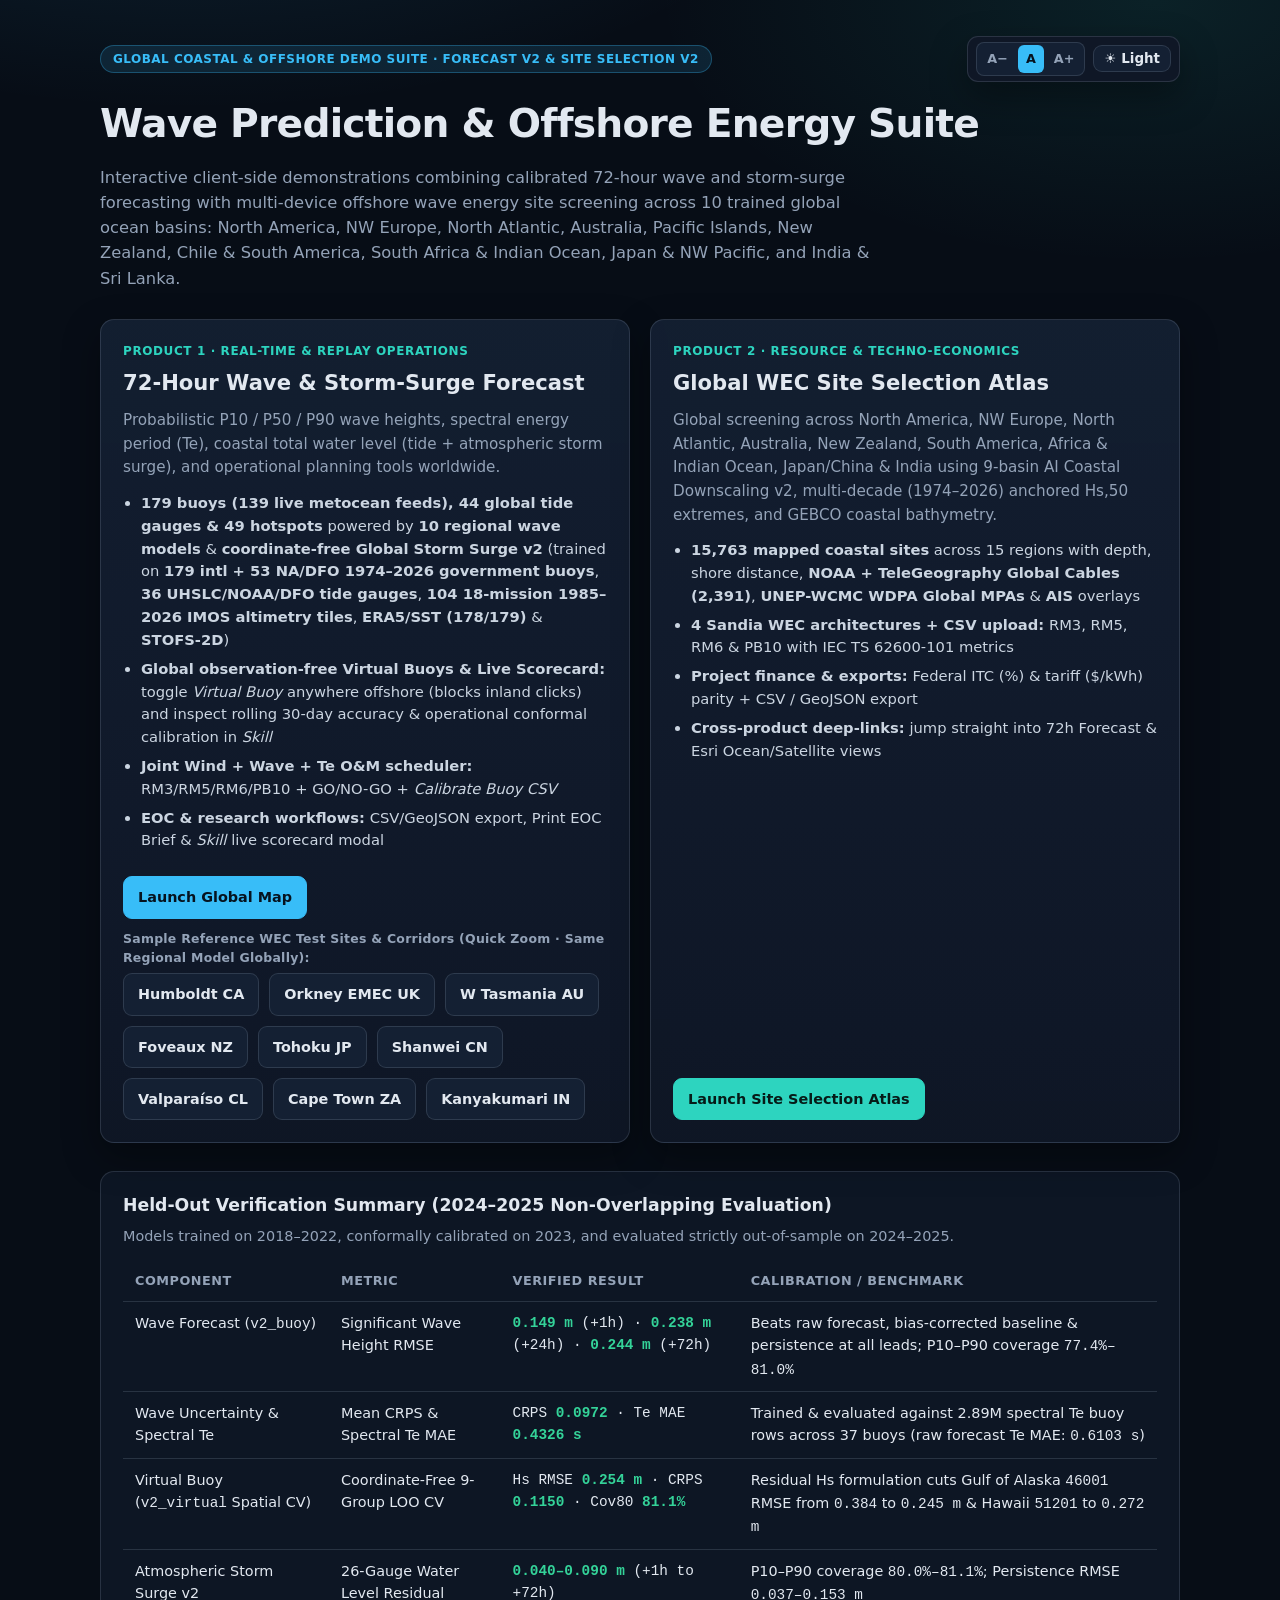
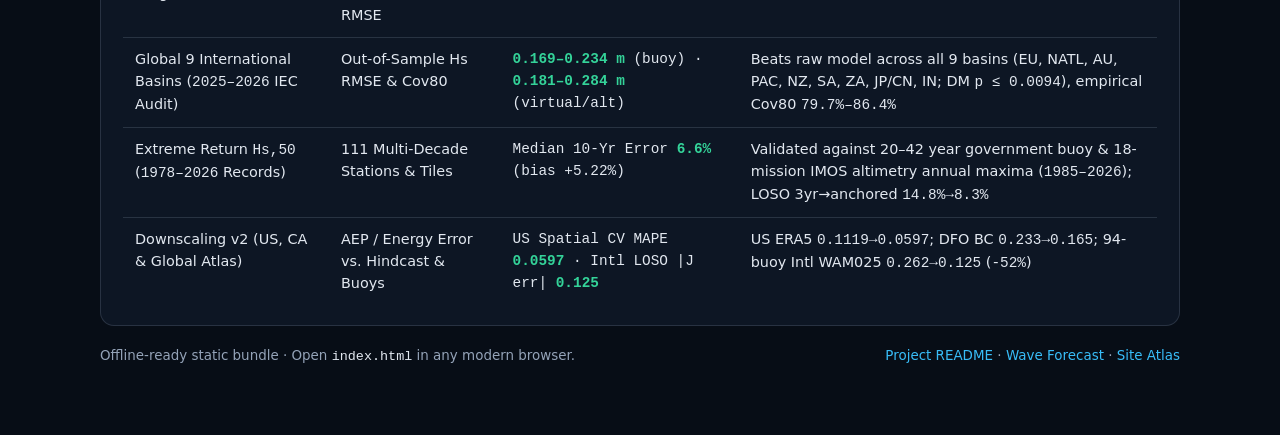
==== commit d0a105fc: "Track A+B: 178-buoy ERA5/SST backfill + AI Coastal Downscaling v2, multi-decade Hs50 & global WDPA/c" ====
--- a/index.html
+++ b/index.html
@@ -276,7 +276,7 @@
             (tide + atmospheric storm surge), and operational planning tools worldwide.
           </p>
           <ul>
-            <li><strong>179 buoys (141 live metocean feeds), 44 global tide gauges &amp; 49 hotspots</strong> powered by <strong>10 regional wave models</strong> &amp; <strong>coordinate-free Global Storm Surge v2</strong> (trained on <strong>179 intl + 53 NA/DFO 1974–2026 government buoys</strong>, <strong>36 UHSLC/NOAA/DFO tide gauges</strong>, <strong>104 18-mission 1985–2026 IMOS altimetry tiles</strong>, <strong>ERA5/SST</strong> &amp; <strong>STOFS-2D</strong>)</li>
+            <li><strong>179 buoys (139 live metocean feeds), 44 global tide gauges &amp; 49 hotspots</strong> powered by <strong>10 regional wave models</strong> &amp; <strong>coordinate-free Global Storm Surge v2</strong> (trained on <strong>179 intl + 53 NA/DFO 1974–2026 government buoys</strong>, <strong>36 UHSLC/NOAA/DFO tide gauges</strong>, <strong>104 18-mission 1985–2026 IMOS altimetry tiles</strong>, <strong>ERA5/SST (178/179)</strong> &amp; <strong>STOFS-2D</strong>)</li>
             <li><strong>Global observation-free Virtual Buoys &amp; Live Scorecard:</strong> toggle <em>Virtual Buoy</em> anywhere offshore (blocks inland clicks) and inspect rolling 30-day accuracy &amp; operational conformal calibration in <em>Skill</em></li>
             <li><strong>Joint Wind + Wave + Te O&amp;M scheduler:</strong> RM3/RM5/RM6/PB10 + GO/NO-GO + <em>Calibrate Buoy CSV</em></li>
             <li><strong>EOC &amp; research workflows:</strong> CSV/GeoJSON export, Print EOC Brief &amp; <em>Skill</em> live scorecard modal</li>
@@ -304,11 +304,11 @@
           <div class="card-kicker">Product 2 · Resource &amp; Techno-Economics</div>
           <h2>Global WEC Site Selection Atlas</h2>
           <p>
-            Spatial screening across North America, NW Europe, North Atlantic, Australia, New Zealand, South America, Africa &amp; Indian Ocean, Japan/Pacific &amp; India using bias-corrected hindcasts,
-            Downscaling v2 calibration, and GEBCO coastal bathymetry.
+            Global screening across North America, NW Europe, North Atlantic, Australia, New Zealand, South America, Africa &amp; Indian Ocean, Japan/China &amp; India using 9-basin AI Coastal Downscaling v2,
+            multi-decade (1974–2026) anchored Hs,50 extremes, and GEBCO coastal bathymetry.
           </p>
           <ul>
-            <li><strong>15,763 mapped coastal sites</strong> across 15 regions with depth, shore distance, <strong>NOAA Submarine Cables</strong> &amp; <strong>AIS 2025</strong> overlays</li>
+            <li><strong>15,763 mapped coastal sites</strong> across 15 regions with depth, shore distance, <strong>NOAA + TeleGeography Global Cables (2,391)</strong>, <strong>UNEP-WCMC WDPA Global MPAs</strong> &amp; <strong>AIS</strong> overlays</li>
             <li><strong>4 Sandia WEC architectures + CSV upload:</strong> RM3, RM5, RM6 &amp; PB10 with IEC TS 62600-101 metrics</li>
             <li><strong>Project finance &amp; exports:</strong> Federal ITC (%) &amp; tariff ($/kWh) parity + CSV / GeoJSON export</li>
             <li><strong>Cross-product deep-links:</strong> jump straight into 72h Forecast &amp; Esri Ocean/Satellite views</li>
@@ -361,20 +361,20 @@
             <tr>
               <td>Global 9 International Basins (<span class="mono">2025–2026</span> IEC Audit)</td>
               <td>Out-of-Sample Hs RMSE &amp; Cov80</td>
-              <td class="mono"><span class="ok">0.169–0.234 m</span> (buoy) · <span class="ok">0.181–0.285 m</span> (virtual/alt)</td>
+              <td class="mono"><span class="ok">0.169–0.234 m</span> (buoy) · <span class="ok">0.181–0.284 m</span> (virtual/alt)</td>
               <td>Beats raw model across all 9 basins (EU, NATL, AU, PAC, NZ, SA, ZA, JP/CN, IN; DM <span class="mono">p &le; 0.0094</span>), empirical Cov80 <span class="mono">79.7%–86.4%</span></td>
             </tr>
             <tr>
               <td>Extreme Return <span class="mono">Hs,50</span> (<span class="mono">1978–2026</span> Records)</td>
               <td>111 Multi-Decade Stations &amp; Tiles</td>
               <td class="mono">Median 10-Yr Error <span class="ok">6.6%</span> (bias <span class="mono">+5.22%</span>)</td>
-              <td>Validated against 20–42 year government buoy &amp; 18-mission IMOS satellite altimetry annual maxima (<span class="mono">1985–2026</span>)</td>
-            </tr>
-            <tr>
-              <td>Downscaling v2 (US &amp; Canada)</td>
-              <td>AEP Error vs. High-Res &amp; DFO Buoys</td>
-              <td class="mono">US Spatial CV MAPE <span class="ok">0.0597</span> · DFO Median Error <span class="ok">0.165</span></td>
-              <td>Reduced from ERA5 baseline (<span class="mono">0.1119</span> US MAPE / <span class="mono">0.233</span> DFO error) with 2-regime BC scaling</td>
+              <td>Validated against 20–42 year government buoy &amp; 18-mission IMOS altimetry annual maxima (<span class="mono">1985–2026</span>); LOSO 3yr→anchored <span class="mono">14.8%→8.3%</span></td>
+            </tr>
+            <tr>
+              <td>Downscaling v2 (US, CA &amp; Global Atlas)</td>
+              <td>AEP / Energy Error vs. Hindcast &amp; Buoys</td>
+              <td class="mono">US Spatial CV MAPE <span class="ok">0.0597</span> · Intl LOSO |J err| <span class="ok">0.125</span></td>
+              <td>US ERA5 <span class="mono">0.1119→0.0597</span>; DFO BC <span class="mono">0.233→0.165</span>; 94-buoy Intl WAM025 <span class="mono">0.262→0.125</span> (<span class="mono">-52%</span>)</td>
             </tr>
           </tbody>
         </table>
